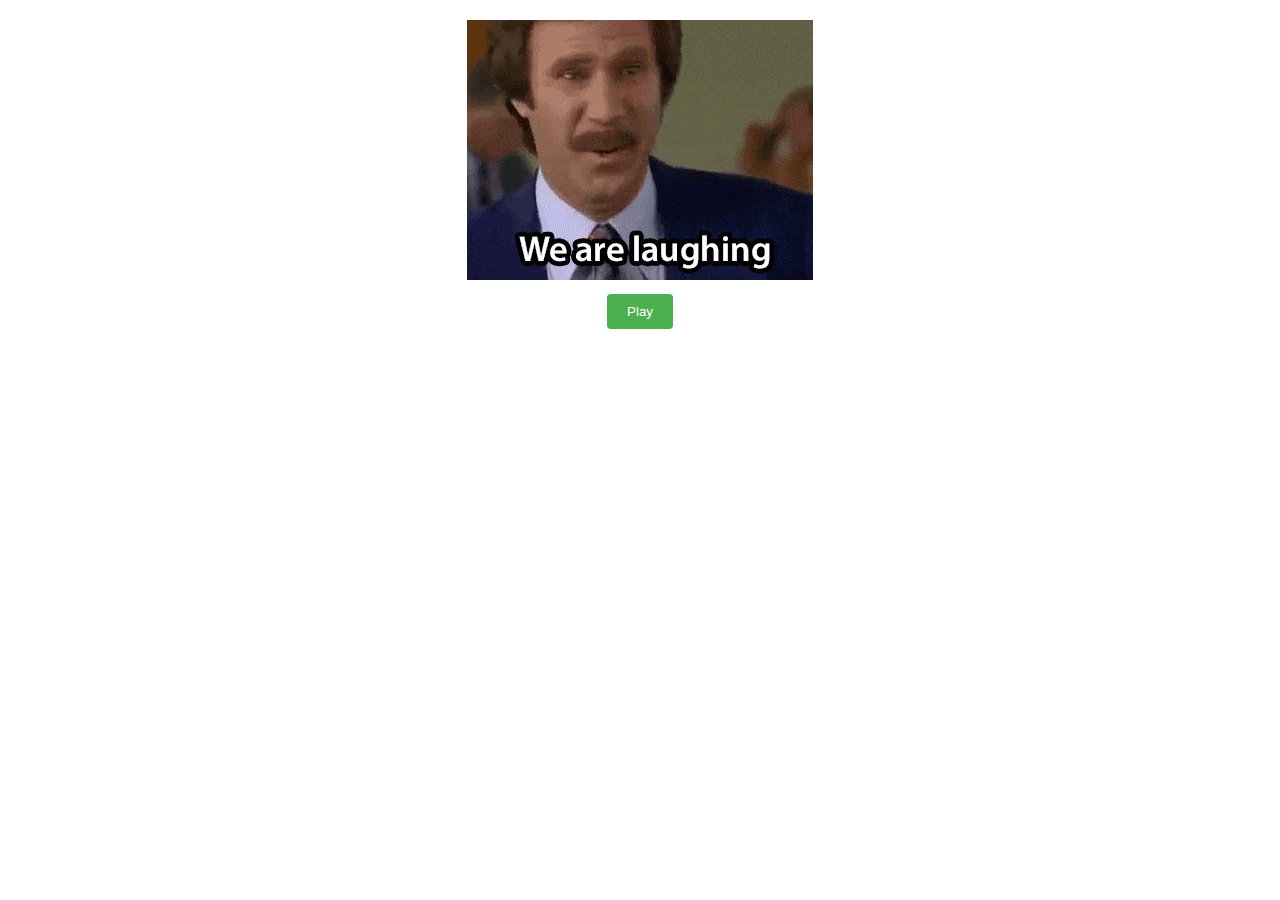
==== client/public/demo.html @ 92222f35 "Assistant checkpoint: Created HTML demo of WebP player" ====
<!DOCTYPE html>
<html lang="en">
<head>
    <meta charset="UTF-8">
    <meta name="viewport" content="width=device-width, initial-scale=1.0">
    <title>WebP Animation Demo</title>
    <style>
        .player-container {
            max-width: 500px;
            margin: 20px auto;
            text-align: center;
        }
        .webp-image {
            max-width: 100%;
            height: auto;
        }
        .control-button {
            padding: 10px 20px;
            margin: 10px;
            cursor: pointer;
            background: #4CAF50;
            color: white;
            border: none;
            border-radius: 4px;
        }
    </style>
</head>
<body>
    <div class="player-container">
        <img id="webpImage" src="sample-webp.webp" class="webp-image">
        <br>
        <button id="toggleButton" class="control-button">Play</button>
    </div>

    <script>
        class WebPController {
            constructor(element, options = {}) {
                this.element = element;
                this.originalSrc = element.src;
                this.isPlaying = false;
                this.options = {
                    loop: true,
                    freezeOnPause: true,
                    ...options
                };
            }

            play() {
                if (!this.isPlaying) {
                    this.isPlaying = true;
                    this.element.src = this.originalSrc;
                    if (this.options.onPlay) this.options.onPlay();
                }
            }

            pause() {
                if (this.isPlaying) {
                    this.isPlaying = false;
                    if (this.options.freezeOnPause) {
                        this.captureFrame();
                    }
                    if (this.options.onPause) this.options.onPause();
                }
            }

            captureFrame() {
                const canvas = document.createElement('canvas');
                canvas.width = this.element.naturalWidth || this.element.width;
                canvas.height = this.element.naturalHeight || this.element.height;
                
                const ctx = canvas.getContext('2d');
                if (ctx) {
                    ctx.drawImage(this.element, 0, 0);
                    this.element.src = canvas.toDataURL('image/png');
                }
            }

            toggle() {
                if (this.isPlaying) {
                    this.pause();
                } else {
                    this.play();
                }
            }
        }

        // Initialize the controller
        const webpImage = document.getElementById('webpImage');
        const toggleButton = document.getElementById('toggleButton');
        
        const controller = new WebPController(webpImage, {
            onPlay: () => {
                toggleButton.textContent = 'Pause';
            },
            onPause: () => {
                toggleButton.textContent = 'Play';
            }
        });

        // Add click handler
        toggleButton.addEventListener('click', () => {
            controller.toggle();
        });

        // Optional: Add hover functionality
        webpImage.addEventListener('mouseenter', () => {
            controller.play();
        });

        webpImage.addEventListener('mouseleave', () => {
            controller.pause();
        });
    </script>
</body>
</html>
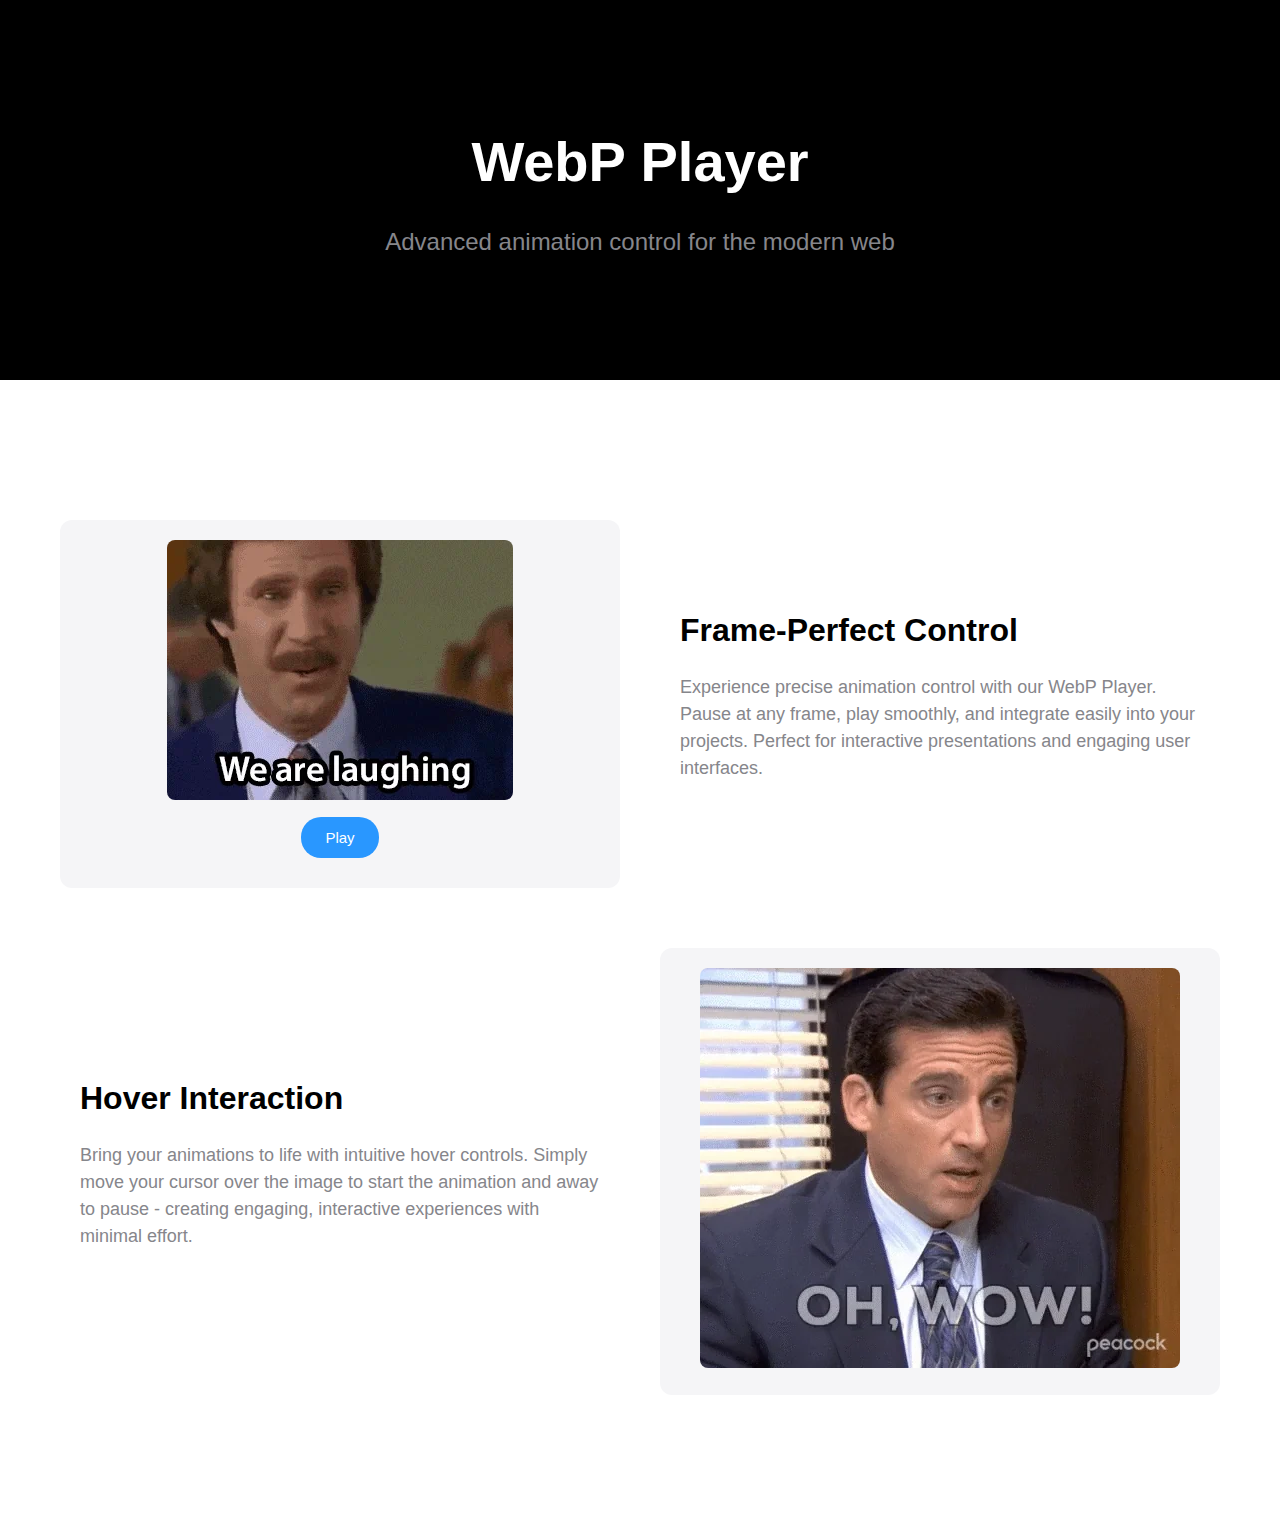
==== commit 15aa057e: "Assistant checkpoint: Created professional Apple-style demo page for WebP Player" ====
--- a/client/public/demo.html
+++ b/client/public/demo.html
@@ -4,33 +4,146 @@
 <head>
     <meta charset="UTF-8">
     <meta name="viewport" content="width=device-width, initial-scale=1.0">
-    <title>WebP Animation Demo</title>
+    <meta name="description" content="WebP Player - A powerful, lightweight controller for animated WebP images with frame-perfect pause capabilities and smooth playback control">
+    <meta name="keywords" content="WebP, animation, player, web animation, image control">
+    <title>WebP Player - Professional Animation Control for the Web</title>
     <style>
+        :root {
+            --primary-color: #000;
+            --secondary-color: #86868b;
+            --accent-color: #2997ff;
+            --background-color: #fff;
+        }
+        
+        * {
+            margin: 0;
+            padding: 0;
+            box-sizing: border-box;
+            font-family: -apple-system, BlinkMacSystemFont, 'Segoe UI', Roboto, Oxygen, Ubuntu, Cantarell, sans-serif;
+        }
+        
+        body {
+            background: var(--background-color);
+            color: var(--primary-color);
+            line-height: 1.5;
+        }
+        
+        .hero {
+            padding: 120px 20px;
+            text-align: center;
+            background: #000;
+            color: #fff;
+        }
+        
+        .hero h1 {
+            font-size: 56px;
+            font-weight: 600;
+            margin-bottom: 20px;
+        }
+        
+        .hero p {
+            font-size: 24px;
+            color: #86868b;
+            max-width: 600px;
+            margin: 0 auto;
+        }
+        
+        .container {
+            max-width: 1200px;
+            margin: 0 auto;
+            padding: 80px 20px;
+        }
+        
+        .demo-section {
+            display: grid;
+            grid-template-columns: 1fr 1fr;
+            gap: 40px;
+            align-items: center;
+            margin: 60px 0;
+        }
+        
+        @media (max-width: 768px) {
+            .demo-section {
+                grid-template-columns: 1fr;
+            }
+        }
+        
         .player-container {
-            max-width: 500px;
-            margin: 20px auto;
+            background: #f5f5f7;
+            border-radius: 12px;
+            padding: 20px;
             text-align: center;
         }
+        
         .webp-image {
             max-width: 100%;
             height: auto;
-        }
+            border-radius: 8px;
+        }
+        
         .control-button {
-            padding: 10px 20px;
+            padding: 12px 24px;
             margin: 10px;
             cursor: pointer;
-            background: #4CAF50;
+            background: var(--accent-color);
             color: white;
             border: none;
-            border-radius: 4px;
+            border-radius: 20px;
+            font-size: 15px;
+            font-weight: 500;
+            transition: all 0.3s ease;
+        }
+        
+        .control-button:hover {
+            opacity: 0.9;
+            transform: scale(1.02);
+        }
+        
+        .feature-text {
+            padding: 20px;
+        }
+        
+        .feature-text h2 {
+            font-size: 32px;
+            margin-bottom: 20px;
+            font-weight: 600;
+        }
+        
+        .feature-text p {
+            color: var(--secondary-color);
+            font-size: 18px;
+            margin-bottom: 20px;
         }
     </style>
 </head>
 <body>
-    <div class="player-container">
-        <img id="webpImage" src="sample-webp.webp" class="webp-image">
-        <br>
-        <button id="toggleButton" class="control-button">Play</button>
+    <div class="hero">
+        <h1>WebP Player</h1>
+        <p>Advanced animation control for the modern web</p>
+    </div>
+
+    <div class="container">
+        <div class="demo-section">
+            <div class="player-container">
+                <img id="webpImage1" src="sample-webp.webp" class="webp-image">
+                <br>
+                <button id="toggleButton1" class="control-button">Play</button>
+            </div>
+            <div class="feature-text">
+                <h2>Frame-Perfect Control</h2>
+                <p>Experience precise animation control with our WebP Player. Pause at any frame, play smoothly, and integrate easily into your projects. Perfect for interactive presentations and engaging user interfaces.</p>
+            </div>
+        </div>
+
+        <div class="demo-section">
+            <div class="feature-text">
+                <h2>Hover Interaction</h2>
+                <p>Bring your animations to life with intuitive hover controls. Simply move your cursor over the image to start the animation and away to pause - creating engaging, interactive experiences with minimal effort.</p>
+            </div>
+            <div class="player-container">
+                <img id="webpImage2" src="sample-image2.webp" class="webp-image">
+            </div>
+        </div>
     </div>
 
     <script>
@@ -85,31 +198,33 @@
             }
         }
 
-        // Initialize the controller
-        const webpImage = document.getElementById('webpImage');
-        const toggleButton = document.getElementById('toggleButton');
-        
-        const controller = new WebPController(webpImage, {
+        // Initialize controllers
+        const webpImage1 = document.getElementById('webpImage1');
+        const toggleButton1 = document.getElementById('toggleButton1');
+        const controller1 = new WebPController(webpImage1, {
             onPlay: () => {
-                toggleButton.textContent = 'Pause';
+                toggleButton1.textContent = 'Pause';
             },
             onPause: () => {
-                toggleButton.textContent = 'Play';
-            }
-        });
+                toggleButton1.textContent = 'Play';
+            }
+        });
+
+        const webpImage2 = document.getElementById('webpImage2');
+        const controller2 = new WebPController(webpImage2);
 
         // Add click handler
-        toggleButton.addEventListener('click', () => {
-            controller.toggle();
-        });
-
-        // Optional: Add hover functionality
-        webpImage.addEventListener('mouseenter', () => {
-            controller.play();
-        });
-
-        webpImage.addEventListener('mouseleave', () => {
-            controller.pause();
+        toggleButton1.addEventListener('click', () => {
+            controller1.toggle();
+        });
+
+        // Add hover handlers for second image
+        webpImage2.addEventListener('mouseenter', () => {
+            controller2.play();
+        });
+
+        webpImage2.addEventListener('mouseleave', () => {
+            controller2.pause();
         });
     </script>
 </body>
